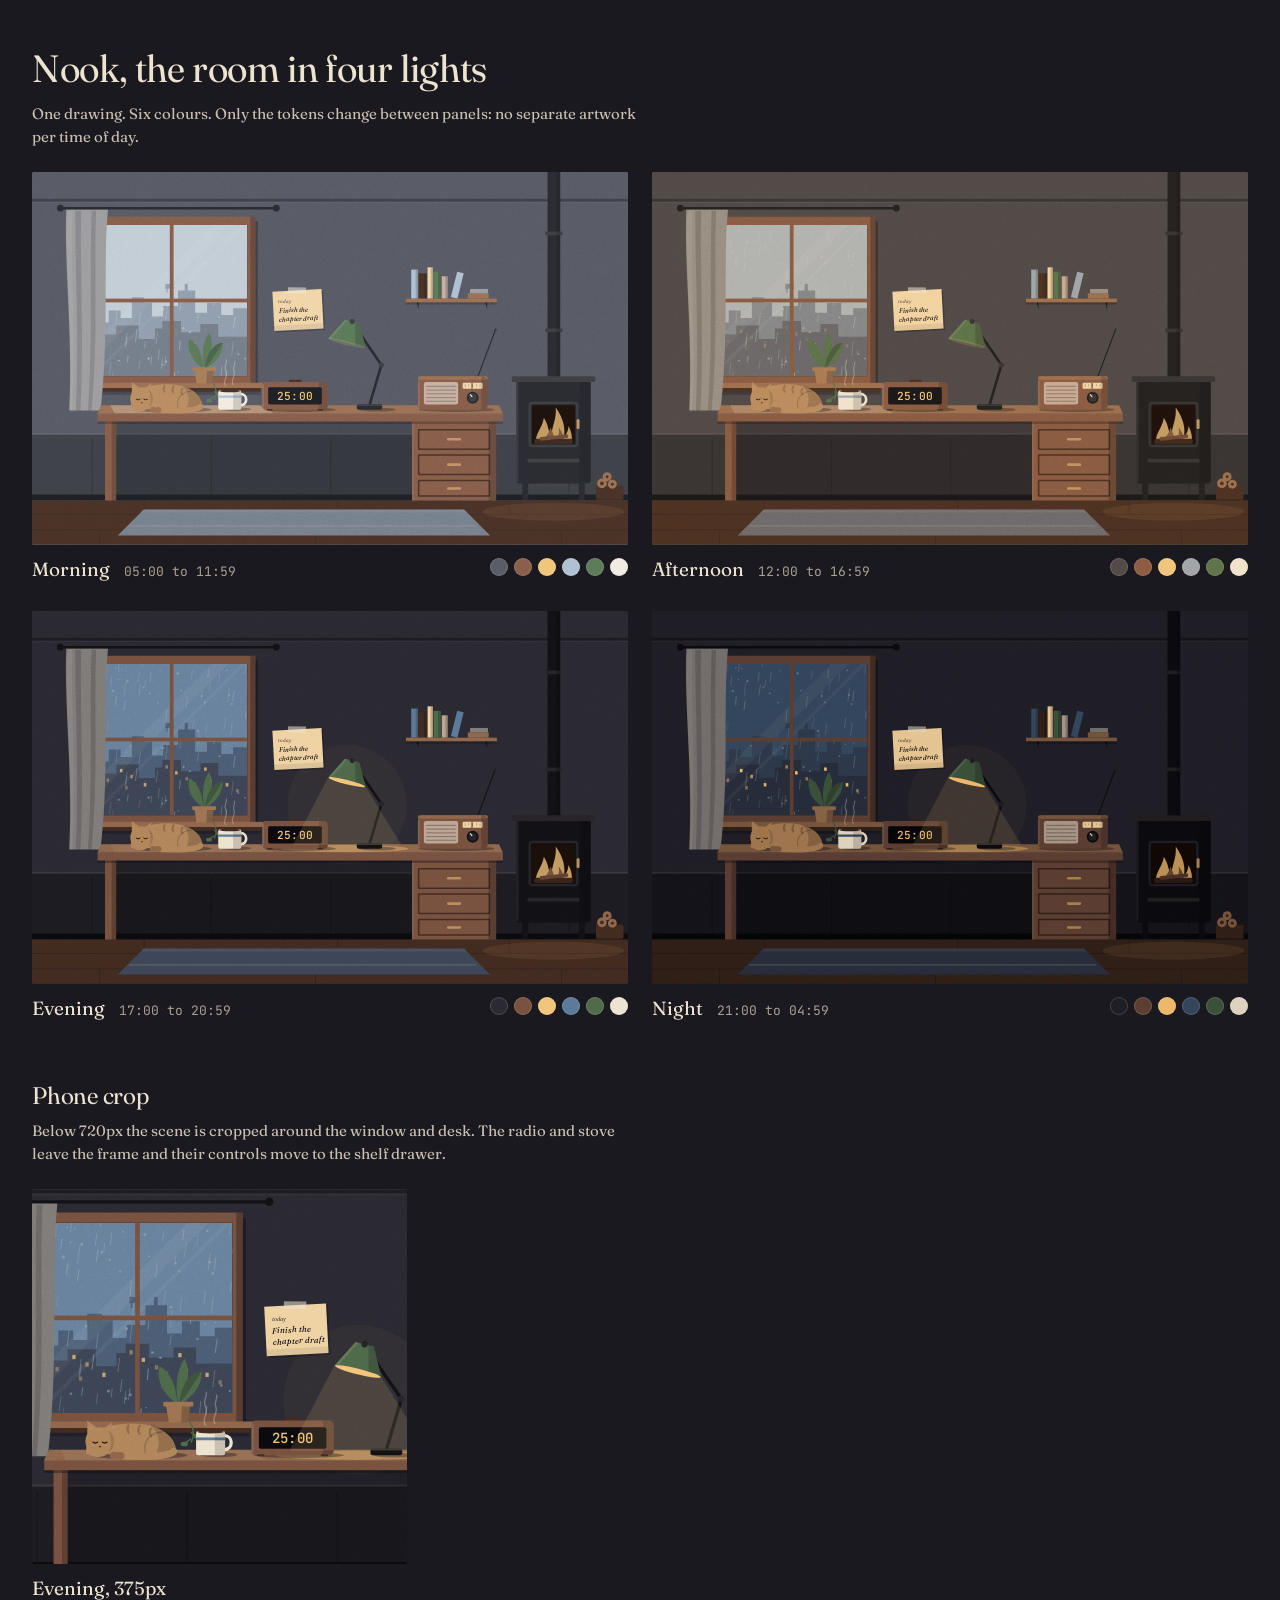
==== docs/room-preview.html @ d7f36d45 "Phase 1: design doc, tokens, fonts and room preview" ====
<!doctype html>
<html lang="en">
<head>
  <meta charset="utf-8">
  <meta name="viewport" content="width=device-width, initial-scale=1">
  <meta http-equiv="Content-Security-Policy" content="default-src 'self'; script-src 'self'; style-src 'self'; font-src 'self'; img-src 'self' data:; base-uri 'none'; form-action 'none'">
  <title>Nook room preview</title>
  <link rel="icon" href="data:,">
  <link rel="stylesheet" href="../css/tokens.css">
  <link rel="stylesheet" href="preview.css">
  <script type="module" src="preview.js"></script>
</head>
<body>
  <header class="intro">
    <h1>Nook, the room in four lights</h1>
    <p>One drawing. Six colours. Only the tokens change between panels: no separate artwork per time of day.</p>
  </header>

  <!-- Shared SVG definitions, referenced by every panel -->
  <svg class="defs" width="0" height="0" aria-hidden="true" focusable="false">
    <defs>
      <filter id="grain" x="0" y="0" width="100%" height="100%" color-interpolation-filters="sRGB">
        <feTurbulence type="fractalNoise" baseFrequency="0.9" numOctaves="2" seed="4" stitchTiles="stitch"/>
        <feColorMatrix type="saturate" values="0"/>
      </filter>
      <clipPath id="glass-clip"><rect x="172" y="142" width="406" height="406"/></clipPath>
      <clipPath id="firebox-clip"><rect x="1342" y="626" width="116" height="104" rx="6"/></clipPath>
    </defs>
  </svg>

  <main class="grid">
    <figure class="panel" data-time="morning">
      <div class="frame" data-scene></div>
      <figcaption><span class="when">Morning</span><span class="hours">05:00 to 11:59</span><span class="swatches"></span></figcaption>
    </figure>
    <figure class="panel" data-time="afternoon">
      <div class="frame" data-scene></div>
      <figcaption><span class="when">Afternoon</span><span class="hours">12:00 to 16:59</span><span class="swatches"></span></figcaption>
    </figure>
    <figure class="panel" data-time="evening">
      <div class="frame" data-scene></div>
      <figcaption><span class="when">Evening</span><span class="hours">17:00 to 20:59</span><span class="swatches"></span></figcaption>
    </figure>
    <figure class="panel" data-time="night">
      <div class="frame" data-scene></div>
      <figcaption><span class="when">Night</span><span class="hours">21:00 to 04:59</span><span class="swatches"></span></figcaption>
    </figure>
  </main>

  <section class="phone">
    <h2>Phone crop</h2>
    <p>Below 720px the scene is cropped around the window and desk. The radio and stove leave the frame and their controls move to the shelf drawer.</p>
    <figure class="panel panel--phone" data-time="evening">
      <div class="frame" data-scene data-viewbox="150 70 800 800"></div>
      <figcaption><span class="when">Evening, 375px</span></figcaption>
    </figure>
  </section>

  <template id="scene">
    <svg class="room" viewBox="0 0 1600 1000" preserveAspectRatio="xMidYMid slice" role="img" aria-label="A small room at dusk: a rainy window, a desk with a sleeping cat, a mug, a clock, a lamp and a radio, and a wood stove.">

      <!-- ===== Back wall ===== -->
      <g class="layer-wall">
        <rect class="f-wall" width="1600" height="1000"/>
        <rect class="f-wall-deep" y="72" width="1600" height="8"/>
        <rect class="f-wall-lit" y="80" width="1600" height="2"/>
        <rect class="f-wall-deep" y="700" width="1600" height="180"/>
        <rect class="f-wall-lit" y="700" width="1600" height="5"/>
        <g class="f-ink" opacity=".35">
          <rect x="160" y="716" width="3" height="150"/><rect x="480" y="716" width="3" height="150"/>
          <rect x="800" y="716" width="3" height="150"/><rect x="1120" y="716" width="3" height="150"/>
          <rect x="1440" y="716" width="3" height="150"/>
        </g>
      </g>

      <!-- ===== Lamp light on the wall: stepped, flat, no blur ===== -->
      <g class="lamp-halo" aria-hidden="true">
        <circle cx="846" cy="520" r="160"/>
      </g>

      <!-- ===== Window ===== -->
      <g id="window">
        <rect class="f-ink" x="160" y="132" width="446" height="446" opacity=".45"/>
        <g clip-path="url(#glass-clip)">
          <rect class="f-sky" x="172" y="142" width="406" height="406"/>
          <path class="f-city-far" d="M172 548V404h34v-32h32v20h30v-56h32v14h22v38h30v-28h40v-42h18v-18h8v18h20v60h32v-26h38v32h32v-18h38v182z"/>
          <g class="f-city-far"><rect x="358" y="300" width="22" height="14"/><rect x="361" y="314" width="3" height="10"/><rect x="374" y="314" width="3" height="10"/></g>
          <path class="f-city" d="M172 548V436h54v-24h60v36h44v-28h20v-20h50v30h52v-22h48v34h78v106z"/>
          <g class="city-lights f-lamp">
            <rect x="186" y="450" width="7" height="9"/><rect x="200" y="450" width="7" height="9" fill-opacity=".5"/>
            <rect x="236" y="424" width="7" height="9"/><rect x="264" y="440" width="7" height="9" fill-opacity=".7"/>
            <rect x="250" y="470" width="7" height="9" fill-opacity=".45"/><rect x="300" y="462" width="7" height="9"/>
            <rect x="358" y="414" width="7" height="9" fill-opacity=".6"/><rect x="384" y="430" width="7" height="9"/>
            <rect x="412" y="446" width="7" height="9" fill-opacity=".5"/><rect x="462" y="420" width="7" height="9"/>
            <rect x="476" y="452" width="7" height="9" fill-opacity=".7"/><rect x="520" y="462" width="7" height="9"/>
            <rect x="548" y="478" width="7" height="9" fill-opacity=".5"/><rect x="430" y="490" width="7" height="9" fill-opacity=".6"/>
          </g>
          <g class="rain">
            <g class="rain-tier" data-tier="1">
            <line class="streak" x1="363" y1="360" x2="359" y2="396" stroke-width="1.5" stroke-opacity="0.53"/>
            <line class="streak" x1="530" y1="208" x2="526" y2="242" stroke-width="1.5" stroke-opacity="0.6"/>
            <line class="streak" x1="504" y1="169" x2="502" y2="191" stroke-width="1.2" stroke-opacity="0.57"/>
            <line class="streak" x1="545" y1="390" x2="541" y2="419" stroke-width="1.5" stroke-opacity="0.74"/>
            <line class="streak" x1="447" y1="382" x2="444" y2="402" stroke-width="1.2" stroke-opacity="0.68"/>
            <line class="streak" x1="202" y1="145" x2="198" y2="180" stroke-width="1.8" stroke-opacity="0.36"/>
            <line class="streak" x1="368" y1="311" x2="364" y2="345" stroke-width="1.8" stroke-opacity="0.44"/>
            <line class="streak" x1="298" y1="132" x2="296" y2="150" stroke-width="1.8" stroke-opacity="0.46"/>
            <line class="streak" x1="589" y1="538" x2="585" y2="573" stroke-width="1.8" stroke-opacity="0.45"/>
            <line class="streak" x1="490" y1="340" x2="488" y2="357" stroke-width="1.8" stroke-opacity="0.66"/>
            <line class="streak" x1="342" y1="477" x2="339" y2="502" stroke-width="1.2" stroke-opacity="0.69"/>
            <line class="streak" x1="176" y1="216" x2="172" y2="252" stroke-width="1.5" stroke-opacity="0.5"/>
            <line class="streak" x1="469" y1="302" x2="466" y2="331" stroke-width="1.2" stroke-opacity="0.66"/>
            <line class="streak" x1="288" y1="166" x2="285" y2="189" stroke-width="1.5" stroke-opacity="0.65"/>
            <line class="streak" x1="225" y1="231" x2="223" y2="249" stroke-width="1.2" stroke-opacity="0.54"/>
            <line class="streak" x1="378" y1="410" x2="375" y2="430" stroke-width="1.8" stroke-opacity="0.43"/>
            <line class="streak" x1="479" y1="184" x2="475" y2="214" stroke-width="1.2" stroke-opacity="0.51"/>
            <line class="streak" x1="586" y1="130" x2="582" y2="165" stroke-width="1.8" stroke-opacity="0.47"/>
            <line class="streak" x1="542" y1="216" x2="539" y2="241" stroke-width="1.8" stroke-opacity="0.61"/>
            <line class="streak" x1="218" y1="536" x2="215" y2="556" stroke-width="1.5" stroke-opacity="0.35"/>
            <line class="streak" x1="429" y1="470" x2="426" y2="495" stroke-width="1.2" stroke-opacity="0.39"/>
            <line class="streak" x1="417" y1="230" x2="414" y2="259" stroke-width="1.5" stroke-opacity="0.6"/>
            </g>
            <g class="rain-tier" data-tier="2">
            <line class="streak" x1="229" y1="371" x2="225" y2="405" stroke-width="1.2" stroke-opacity="0.7"/>
            <line class="streak" x1="252" y1="193" x2="247" y2="229" stroke-width="1.8" stroke-opacity="0.45"/>
            <line class="streak" x1="255" y1="433" x2="250" y2="470" stroke-width="1.2" stroke-opacity="0.62"/>
            <line class="streak" x1="337" y1="328" x2="335" y2="346" stroke-width="1.2" stroke-opacity="0.39"/>
            <line class="streak" x1="192" y1="525" x2="189" y2="546" stroke-width="1.8" stroke-opacity="0.51"/>
            <line class="streak" x1="350" y1="501" x2="347" y2="528" stroke-width="1.8" stroke-opacity="0.42"/>
            <line class="streak" x1="474" y1="158" x2="472" y2="179" stroke-width="1.8" stroke-opacity="0.61"/>
            <line class="streak" x1="431" y1="160" x2="428" y2="181" stroke-width="1.2" stroke-opacity="0.65"/>
            <line class="streak" x1="205" y1="299" x2="202" y2="320" stroke-width="1.2" stroke-opacity="0.42"/>
            <line class="streak" x1="329" y1="365" x2="326" y2="383" stroke-width="1.5" stroke-opacity="0.41"/>
            <line class="streak" x1="362" y1="266" x2="359" y2="298" stroke-width="1.8" stroke-opacity="0.58"/>
            <line class="streak" x1="234" y1="144" x2="232" y2="161" stroke-width="1.5" stroke-opacity="0.63"/>
            <line class="streak" x1="575" y1="139" x2="571" y2="169" stroke-width="1.5" stroke-opacity="0.38"/>
            <line class="streak" x1="305" y1="186" x2="303" y2="204" stroke-width="1.5" stroke-opacity="0.57"/>
            <line class="streak" x1="481" y1="499" x2="477" y2="531" stroke-width="1.8" stroke-opacity="0.4"/>
            <line class="streak" x1="575" y1="270" x2="573" y2="288" stroke-width="1.5" stroke-opacity="0.71"/>
            <line class="streak" x1="537" y1="301" x2="533" y2="334" stroke-width="1.5" stroke-opacity="0.58"/>
            <line class="streak" x1="435" y1="287" x2="431" y2="316" stroke-width="1.8" stroke-opacity="0.38"/>
            <line class="streak" x1="214" y1="177" x2="211" y2="199" stroke-width="1.5" stroke-opacity="0.64"/>
            <line class="streak" x1="337" y1="431" x2="333" y2="460" stroke-width="1.5" stroke-opacity="0.54"/>
            <line class="streak" x1="400" y1="343" x2="397" y2="370" stroke-width="1.5" stroke-opacity="0.59"/>
            <line class="streak" x1="375" y1="224" x2="371" y2="256" stroke-width="1.5" stroke-opacity="0.66"/>
            </g>
            <g class="rain-tier" data-tier="3">
            <line class="streak" x1="449" y1="329" x2="445" y2="365" stroke-width="1.5" stroke-opacity="0.47"/>
            <line class="streak" x1="457" y1="213" x2="454" y2="233" stroke-width="1.5" stroke-opacity="0.61"/>
            <line class="streak" x1="359" y1="496" x2="356" y2="519" stroke-width="1.8" stroke-opacity="0.45"/>
            <line class="streak" x1="439" y1="460" x2="435" y2="492" stroke-width="1.2" stroke-opacity="0.7"/>
            <line class="streak" x1="335" y1="369" x2="332" y2="392" stroke-width="1.2" stroke-opacity="0.4"/>
            <line class="streak" x1="321" y1="497" x2="319" y2="514" stroke-width="1.2" stroke-opacity="0.73"/>
            <line class="streak" x1="291" y1="199" x2="287" y2="225" stroke-width="1.5" stroke-opacity="0.72"/>
            <line class="streak" x1="520" y1="287" x2="517" y2="314" stroke-width="1.8" stroke-opacity="0.48"/>
            <line class="streak" x1="523" y1="533" x2="520" y2="559" stroke-width="1.2" stroke-opacity="0.68"/>
            <line class="streak" x1="291" y1="379" x2="287" y2="410" stroke-width="1.5" stroke-opacity="0.58"/>
            <line class="streak" x1="304" y1="455" x2="302" y2="471" stroke-width="1.2" stroke-opacity="0.51"/>
            <line class="streak" x1="255" y1="445" x2="252" y2="467" stroke-width="1.2" stroke-opacity="0.67"/>
            <line class="streak" x1="583" y1="177" x2="581" y2="196" stroke-width="1.8" stroke-opacity="0.61"/>
            <line class="streak" x1="510" y1="523" x2="507" y2="554" stroke-width="1.2" stroke-opacity="0.68"/>
            <line class="streak" x1="282" y1="423" x2="278" y2="455" stroke-width="1.8" stroke-opacity="0.64"/>
            <line class="streak" x1="250" y1="242" x2="247" y2="265" stroke-width="1.8" stroke-opacity="0.73"/>
            <line class="streak" x1="383" y1="539" x2="381" y2="558" stroke-width="1.8" stroke-opacity="0.71"/>
            <line class="streak" x1="212" y1="512" x2="208" y2="544" stroke-width="1.2" stroke-opacity="0.53"/>
            <line class="streak" x1="258" y1="494" x2="256" y2="510" stroke-width="1.8" stroke-opacity="0.58"/>
            <line class="streak" x1="540" y1="457" x2="536" y2="493" stroke-width="1.5" stroke-opacity="0.48"/>
            <line class="streak" x1="583" y1="171" x2="578" y2="206" stroke-width="1.8" stroke-opacity="0.72"/>
            <line class="streak" x1="227" y1="229" x2="224" y2="254" stroke-width="1.2" stroke-opacity="0.74"/>
            <line class="streak" x1="398" y1="454" x2="396" y2="477" stroke-width="1.8" stroke-opacity="0.69"/>
            <line class="streak" x1="320" y1="164" x2="317" y2="190" stroke-width="1.8" stroke-opacity="0.52"/>
            <line class="streak" x1="290" y1="507" x2="287" y2="528" stroke-width="1.2" stroke-opacity="0.52"/>
            <line class="streak" x1="191" y1="349" x2="187" y2="380" stroke-width="1.2" stroke-opacity="0.54"/>
            </g>
            <g class="drops">
            <circle cx="572" cy="501" r="2.4"/>
            <circle cx="446" cy="322" r="3.2"/>
            <circle cx="407" cy="419" r="2.9"/>
            <circle cx="352" cy="368" r="3.1"/>
            <circle cx="400" cy="214" r="2.4"/>
            <circle cx="536" cy="250" r="2.7"/>
            <circle cx="554" cy="489" r="2.6"/>
            <circle cx="299" cy="205" r="2.5"/>
            <circle cx="287" cy="344" r="2.2"/>
            <circle cx="225" cy="152" r="2.2"/>
            <circle cx="391" cy="167" r="3.2"/>
            <circle cx="393" cy="536" r="1.6"/>
            <circle cx="217" cy="215" r="3.3"/>
            <circle cx="360" cy="509" r="3.0"/>
            <circle cx="338" cy="246" r="2.4"/>
            <circle cx="313" cy="501" r="3.3"/>
            <circle cx="541" cy="355" r="1.6"/>
            <circle cx="344" cy="161" r="1.9"/>
            <circle cx="455" cy="531" r="1.5"/>
            <circle cx="241" cy="155" r="2.0"/>
            <circle cx="464" cy="245" r="2.4"/>
            <circle cx="376" cy="377" r="3.1"/>
            <circle cx="424" cy="430" r="2.8"/>
            <circle cx="524" cy="159" r="2.7"/>
            <circle cx="503" cy="390" r="2.5"/>
            <circle cx="519" cy="358" r="1.8"/>
            <circle cx="265" cy="362" r="2.6"/>
            <circle cx="233" cy="507" r="2.7"/>
            <circle cx="316" cy="221" r="2.6"/>
            <circle cx="529" cy="226" r="3.0"/>
            <circle cx="256" cy="188" r="3.2"/>
            <circle cx="232" cy="184" r="2.2"/>
            <circle cx="350" cy="517" r="2.5"/>
            <circle cx="456" cy="228" r="2.7"/>
            </g>
          </g>
          <path class="f-paper glass-sheen" d="M172 452 482 142h46L172 498zM172 532 562 142h12L172 544z"/>
        </g>
        <path class="f-wood" fill-rule="evenodd" d="M150 120h450v450H150zM172 142v406h406V142z"/>
        <rect class="f-wood" x="370" y="142" width="10" height="406"/>
        <rect class="f-wood" x="172" y="340" width="406" height="10"/>
        <rect class="f-paper" x="150" y="120" width="5" height="450" opacity=".12"/>
        <rect class="f-ink" x="586" y="120" width="14" height="450" opacity=".3"/>
        <rect class="f-wood-lit" x="128" y="566" width="494" height="14"/>
        <rect class="f-wood-dark" x="136" y="580" width="478" height="10"/>
        <rect class="f-ink" x="136" y="590" width="478" height="8" opacity=".3"/>
      </g>

      <!-- ===== Curtain and rod (left, nearest the light) ===== -->
      <g class="layer-curtain" aria-hidden="true">
        <path class="f-curtain" d="M92 100h112c-14 150 4 330-20 540H100c10-210-14-380-8-540z"/>
        <path class="f-ink" opacity=".16" d="M132 104c-4 160 8 330-2 536h-12c8-210-2-380-2-536zM172 104c-6 170 6 330-12 536h-10c14-200 4-370 10-536z"/>
        <path class="f-paper" opacity=".08" d="M96 104h12c-4 160 10 330 0 536h-8c10-210-14-380-4-536z"/>
        <rect class="f-iron" x="76" y="94" width="580" height="7" rx="3"/>
        <circle class="f-iron" cx="76" cy="97" r="9"/><circle class="f-iron" cx="656" cy="97" r="9"/>
      </g>

      <!-- ===== Plant on the sill ===== -->
      <g id="plant" aria-hidden="true" transform="translate(-70 0)">
        <path class="f-plant" d="M530 528c-30-20-46-52-38-80 22 10 36 40 38 80zM534 528c4-40 22-66 48-70 2 30-20 58-48 70zM532 528c-8-44 0-80 14-96 14 28 6 66-14 96z"/>
        <path class="f-ink" opacity=".22" d="M534 528c4-40 22-66 48-70-14 22-28 46-48 70z"/>
        <path class="f-plant" d="M556 566c10 14 10 30 4 44M560 590l12 6M558 604l-12 8" stroke-width="3" fill="none" stroke-linecap="round"/>
        <ellipse class="f-plant" cx="574" cy="598" rx="9" ry="6"/><ellipse class="f-plant" cx="545" cy="614" rx="8" ry="5"/>
        <path class="f-pot" d="M506 532h52l-6 36h-40z"/>
        <rect class="f-pot" x="500" y="524" width="64" height="10" rx="2"/>
        <path class="f-ink" opacity=".22" d="M540 534h18l-6 34h-14z"/>
      </g>

      <!-- ===== Sticky note: the one task ===== -->
      <g id="note" transform="rotate(-3 707 370)">
        <rect class="f-ink" x="652" y="322" width="132" height="106" opacity=".3"/>
        <rect class="f-note" x="648" y="318" width="132" height="106"/>
        <path class="f-ink" opacity=".08" d="M648 410h132v14H648z"/>
        <rect class="f-paper" x="690" y="310" width="48" height="16" opacity=".55" transform="rotate(4 714 318)"/>
        <text class="note-label" x="662" y="350">today</text>
        <text class="note-text" x="662" y="376">Finish the</text>
        <text class="note-text" x="662" y="400">chapter draft</text>
      </g>

      <!-- ===== Wall shelf with books ===== -->
      <g id="shelf" aria-hidden="true">
        <path class="f-iron" d="M1030 340h8v30zM1214 340h8v30z"/>
        <rect class="f-rain" x="1018" y="262" width="18" height="78"/>
        <rect class="f-wood-dark" x="1038" y="272" width="22" height="68"/>
        <rect class="f-note" x="1062" y="256" width="14" height="84"/>
        <rect class="f-plant" x="1078" y="268" width="20" height="72"/>
        <rect class="f-grille" x="1100" y="280" width="16" height="60"/>
        <rect class="f-rain" x="1124" y="270" width="18" height="70" transform="rotate(14 1142 340)"/>
        <rect class="f-wood-lit" x="1170" y="326" width="56" height="14"/>
        <rect class="f-curtain" x="1176" y="314" width="48" height="12"/>
        <g class="f-ink" opacity=".22"><rect x="1030" y="262" width="6" height="78"/><rect x="1052" y="272" width="8" height="68"/><rect x="1070" y="256" width="6" height="84"/><rect x="1090" y="268" width="8" height="72"/><rect x="1110" y="280" width="6" height="60"/></g>
        <rect class="f-wood-lit" x="1004" y="340" width="244" height="10"/>
        <rect class="f-ink" x="1004" y="350" width="244" height="6" opacity=".3"/>
      </g>

      <!-- ===== Floor and rug ===== -->
      <g class="layer-floor" aria-hidden="true">
        <rect class="f-ink" y="866" width="1600" height="16"/>
        <rect class="f-wood-dark" y="882" width="1600" height="118"/>
        <g class="f-ink" opacity=".3"><rect y="918" width="1600" height="2"/><rect y="960" width="1600" height="2"/><rect x="300" y="882" width="2" height="36"/><rect x="820" y="882" width="2" height="36"/><rect x="1280" y="882" width="2" height="36"/><rect x="560" y="920" width="2" height="40"/><rect x="1040" y="920" width="2" height="40"/><rect x="180" y="962" width="2" height="38"/><rect x="760" y="962" width="2" height="38"/><rect x="1420" y="962" width="2" height="38"/></g>
        <path class="f-rug" d="M300 906h860l70 70H230z"/>
        <path class="f-paper" opacity=".07" d="M300 906h860l8 8H292z"/>
        <path class="f-curtain" opacity=".5" d="M262 948h928l4 4H258z"/>
      </g>

      <!-- ===== Wood stove: crackle ===== -->
      <g id="stove">
        <ellipse class="fire-floor" cx="1400" cy="912" rx="190" ry="24"/>
        <rect class="f-iron" x="1384" y="0" width="34" height="552"/>
        <rect class="f-iron-lit" x="1378" y="160" width="46" height="10" rx="2"/>
        <rect class="f-iron-lit" x="1378" y="420" width="46" height="10" rx="2"/>
        <rect class="f-ink" x="1408" y="0" width="10" height="552" opacity=".35"/>
        <rect class="f-iron" x="1316" y="830" width="16" height="50"/><rect class="f-iron" x="1468" y="830" width="16" height="50"/>
        <rect class="f-iron" x="1300" y="560" width="200" height="276" rx="8"/>
        <rect class="f-iron-lit" x="1288" y="548" width="224" height="16" rx="3"/>
        <rect class="f-paper" x="1300" y="564" width="6" height="268" opacity=".08"/>
        <rect class="f-ink" x="1470" y="564" width="30" height="268" opacity=".3"/>
        <rect class="f-ember" x="1342" y="626" width="116" height="104" rx="6"/>
        <g clip-path="url(#firebox-clip)" class="fire">
          <path class="f-lamp" d="M1352 730c0-34 18-40 22-70 14 22 10 34 20 46 4-30 14-42 12-74 22 30 26 58 22 78 8-6 12-18 12-28 10 18 12 36 6 48z"/>
          <path class="f-wood-lit" d="M1374 730c2-20 14-26 18-44 8 16 8 26 16 34 6-12 8-20 6-34 14 18 16 32 12 44z"/>
          <rect class="f-wood-dark" x="1348" y="716" width="104" height="14" rx="6"/>
          <rect class="f-wood" x="1362" y="708" width="78" height="10" rx="5" transform="rotate(-6 1400 713)"/>
        </g>
        <rect class="f-iron-lit" x="1336" y="620" width="128" height="116" rx="8" fill="none" stroke-width="6"/>
        <rect class="f-brass" x="1462" y="664" width="8" height="26" rx="3"/>
        <rect class="f-iron-lit" x="1330" y="770" width="140" height="10" rx="3"/>
        <g aria-hidden="true">
          <rect class="f-wood-dark" x="1514" y="842" width="74" height="38" rx="4"/>
          <circle class="f-wood-lit" cx="1530" cy="836" r="13"/><circle class="f-wood-lit" cx="1558" cy="838" r="12"/><circle class="f-wood-lit" cx="1544" cy="818" r="12"/>
          <circle class="f-wood-dark" cx="1530" cy="836" r="5"/><circle class="f-wood-dark" cx="1558" cy="838" r="4"/><circle class="f-wood-dark" cx="1544" cy="818" r="4"/>
        </g>
      </g>

      <!-- ===== Desk ===== -->
      <g id="desk" aria-hidden="true">
        <rect class="f-ink" x="226" y="670" width="794" height="212" opacity=".3"/>
        <rect class="f-wood" x="196" y="668" width="30" height="214"/>
        <rect class="f-ink" x="214" y="668" width="12" height="214" opacity=".25"/>
        <rect class="f-wood" x="1020" y="668" width="226" height="214"/>
        <rect class="f-paper" x="1020" y="668" width="5" height="214" opacity=".08"/>
        <g class="f-wood-dark"><rect x="1036" y="690" width="194" height="56" rx="3"/><rect x="1036" y="758" width="194" height="56" rx="3"/><rect x="1036" y="826" width="194" height="46" rx="3"/></g>
        <g class="f-wood"><rect x="1040" y="694" width="186" height="48" rx="2"/><rect x="1040" y="762" width="186" height="48" rx="2"/><rect x="1040" y="830" width="186" height="38" rx="2"/></g>
        <g class="f-brass"><rect x="1114" y="714" width="38" height="7" rx="3"/><rect x="1114" y="782" width="38" height="7" rx="3"/><rect x="1114" y="846" width="38" height="7" rx="3"/></g>
        <rect class="f-ink" x="1226" y="668" width="20" height="214" opacity=".28"/>
        <path class="f-wood-lit" d="M186 626h1068l10 22H176z"/>
        <path class="daylight" d="M210 626h400l40 22H222z"/>
        <ellipse class="lamp-pool" cx="840" cy="638" rx="170" ry="10"/>
        <rect class="f-wood" x="176" y="648" width="1088" height="22"/>
        <rect class="f-ink" x="176" y="670" width="1088" height="6" opacity=".35"/>
        <rect class="f-paper" x="176" y="648" width="1088" height="2" opacity=".1"/>
      </g>

      <!-- ===== Cat, asleep ===== -->
      <g id="cat" class="cat" data-state="asleep">
        <ellipse class="f-ink" cx="378" cy="638" rx="104" ry="8" opacity=".35"/>
        <g class="cat-body">
          <path class="f-fur" d="M266 636c-6-40 34-66 96-66 62 0 98 28 96 66z"/>
          <path class="f-ink" opacity=".18" d="M404 574c38 8 56 32 54 62h-44c12-24 6-46-10-62z"/>
          <path class="f-wood" fill="none" stroke-width="5" stroke-linecap="round" opacity=".55" d="M356 574c-3 6-3 11 0 16M380 575c-4 6-4 12-1 17M404 581c-4 6-4 11 0 16"/>
          <path class="f-paper" opacity=".12" d="M272 626c2-26 26-46 62-52-26 12-46 30-52 52z"/>
          <path class="f-ink" fill="none" stroke-width="3" stroke-linecap="round" opacity=".2" d="M392 634c-6-26 10-44 36-46"/>
        </g>
        <path class="f-fur" fill="none" stroke-width="15" stroke-linecap="round" d="M452 630c-4 10-60 14-128 8"/>
        <path class="f-wood" fill="none" stroke-width="15" stroke-linecap="round" opacity=".6" d="M340 639c-6 0-12 0-16-1"/>
        <g class="cat-head">
          <path class="f-fur" d="M268 598l0-34 24 18zM298 584l22-16 0 30z"/>
          <path class="f-brass" opacity=".7" d="M273 590l0-16 11 9zM304 586l10-8 0 13z"/>
          <circle class="f-fur" cx="294" cy="608" r="30"/>
          <path class="f-ink" opacity=".14" d="M312 584a30 30 0 0 1 2 48c6-15 6-33-2-48z"/>
          <path class="f-ink" fill="none" stroke-width="2.4" stroke-linecap="round" d="M280 610q5 4 10 0M300 610q5 4 10 0"/>
          <path class="f-wood-dark" d="M292 618h6l-3 4z"/>
          <ellipse class="f-fur" cx="290" cy="636" rx="18" ry="6"/>
        </g>
      </g>

      <!-- ===== Mug: café ===== -->
      <g id="mug">
        <g class="steam" fill="none" stroke-width="3" stroke-linecap="round">
          <path d="M520 574c-10-14 8-24 0-40-6-12 4-20 2-30"/>
          <path d="M540 570c-8-12 8-22 2-36-4-10 4-16 2-24"/>
        </g>
        <ellipse class="f-ink" cx="548" cy="637" rx="40" ry="5" opacity=".35"/>
        <path class="f-paper" fill="none" stroke-width="7" d="M560 596c20 0 20 30 0 30"/>
        <rect class="f-paper" x="500" y="586" width="62" height="52" rx="5"/>
        <rect class="f-rain" x="500" y="600" width="62" height="6"/>
        <path class="f-ink" opacity=".16" d="M540 586h17a5 5 0 0 1 5 5v42a5 5 0 0 1-5 5h-17z"/>
        <ellipse class="f-wood-dark" cx="531" cy="588" rx="28" ry="3.5"/>
      </g>

      <!-- ===== Desk clock: the timer ===== -->
      <g id="clock">
        <ellipse class="f-ink" cx="720" cy="638" rx="96" ry="6" opacity=".35"/>
        <rect class="f-wood-dark" x="690" y="558" width="34" height="8" rx="3"/>
        <rect class="f-wood" x="618" y="564" width="176" height="74" rx="10"/>
        <rect class="f-paper" x="618" y="570" width="5" height="62" opacity=".12"/>
        <path class="f-ink" opacity=".2" d="M770 564h14a10 10 0 0 1 10 10v54a10 10 0 0 1-10 10h-14z"/>
        <rect class="f-ink" x="634" y="578" width="144" height="46" rx="4"/>
        <text class="clock-digits" x="706" y="612" text-anchor="middle">25:00</text>
        <g class="f-wood-dark"><rect x="630" y="636" width="16" height="4" rx="2"/><rect x="766" y="636" width="16" height="4" rx="2"/></g>
      </g>

      <!-- ===== Desk lamp ===== -->
      <g id="lamp">
        <ellipse class="f-ink" cx="928" cy="638" rx="48" ry="5" opacity=".35"/>
        <path class="f-iron" fill="none" stroke-width="7" stroke-linecap="round" stroke-linejoin="round" d="M906 626l32-108-78-114"/>
        <circle class="f-iron-lit" cx="938" cy="518" r="7"/>
        <rect class="f-iron" x="872" y="624" width="68" height="14" rx="5"/>
        <rect class="f-iron-lit" x="872" y="624" width="68" height="4" rx="2"/>
        <g transform="translate(850 440) rotate(14)">
          <path class="f-plant" d="M-20-40h40l32 60h-104z"/>
          <path class="f-ink" opacity=".2" d="M8-40h12l32 60h-28z"/>
          <path class="f-paper" opacity=".12" d="M-20-40h6l-30 60h-8z"/>
          <ellipse class="bulb" cx="0" cy="20" rx="50" ry="6"/>
          <circle class="f-iron-lit" cx="0" cy="-40" r="7"/>
        </g>
      </g>

      <!-- ===== Radio: music ===== -->
      <g id="radio">
        <ellipse class="f-ink" cx="1140" cy="638" rx="102" ry="6" opacity=".35"/>
        <path class="f-iron" fill="none" stroke-width="3" stroke-linecap="round" d="M1196 552l48-128"/>
        <circle class="f-iron-lit" cx="1244" cy="424" r="4"/>
        <rect class="f-wood" x="1036" y="548" width="188" height="90" rx="14"/>
        <rect class="f-wood-lit" x="1036" y="548" width="188" height="10" rx="5"/>
        <rect class="f-paper" x="1036" y="560" width="5" height="70" opacity=".1"/>
        <rect class="f-grille" x="1052" y="564" width="92" height="60" rx="6"/>
        <g class="f-ink" opacity=".3"><rect x="1058" y="574" width="80" height="3"/><rect x="1058" y="584" width="80" height="3"/><rect x="1058" y="594" width="80" height="3"/><rect x="1058" y="604" width="80" height="3"/><rect x="1058" y="614" width="80" height="3"/></g>
        <rect class="f-note" x="1156" y="566" width="54" height="16" rx="3"/>
        <g class="f-ink" opacity=".45"><rect x="1162" y="570" width="1.5" height="7"/><rect x="1172" y="570" width="1.5" height="5"/><rect x="1182" y="570" width="1.5" height="7"/><rect x="1192" y="570" width="1.5" height="5"/><rect x="1202" y="570" width="1.5" height="7"/></g>
        <rect class="f-wood-dark" x="1180" y="566" width="2.5" height="16"/>
        <circle class="f-iron" cx="1183" cy="606" r="16"/>
        <circle class="f-iron-lit" cx="1183" cy="606" r="11"/>
        <rect class="f-paper" x="1182" y="594" width="3" height="10" rx="1.5" transform="rotate(-40 1183 606)"/>
        <path class="f-ink" opacity=".2" d="M1206 548h4a14 14 0 0 1 14 14v62a14 14 0 0 1-14 14h-4z"/>
      </g>

      <!-- ===== Lamp light cone, over the desk ===== -->
      <path class="lamp-cone" aria-hidden="true" d="M795 447l101 25 96 156H700z"/>

      <!-- ===== Grain over everything ===== -->
      <rect class="grain" width="1600" height="1000" filter="url(#grain)" aria-hidden="true"/>
    </svg>
  </template>
</body>
</html>
---- css/tokens.css ----
/* ==========================================================================
   Nook — design tokens
   One mood: a rainy evening in an old apartment.
   Six base colours. Every time of day re-tunes the same six; the artwork
   never changes, only these values. Everything else is derived from them.
   ========================================================================== */

@font-face {
  font-family: "Fraunces";
  src: url("../fonts/fraunces-var.woff2") format("woff2");
  font-weight: 100 900;
  font-style: normal;
  font-display: swap;
}

@font-face {
  font-family: "Fraunces";
  src: url("../fonts/fraunces-var-italic.woff2") format("woff2");
  font-weight: 100 900;
  font-style: italic;
  font-display: swap;
}

@font-face {
  font-family: "JetBrains Mono";
  src: url("../fonts/jetbrains-mono-var.woff2") format("woff2");
  font-weight: 100 800;
  font-style: normal;
  font-display: swap;
}

/* --- Base palette: evening is the reference state ------------------------ */
:root,
[data-time="evening"] {
  --wall: #2b2a33;
  --wood: #7a5240;
  --lamp: #f2c57c;
  --rain: #5c7a99;
  --plant: #4f6b4a;
  --paper: #ede3d1;

  /* light levels (0–1), used as opacities in the scene */
  --daylight: 0.12;   /* light coming through the window */
  --lamp-on: 1;       /* desk lamp */
  --city-lights: 0.75;/* lit windows across the street */
  --sky-lift: 10%;    /* how much paper is mixed into the sky */
  --fire: 0.7;        /* stove glow; in the app this follows crackle volume */
}

[data-time="morning"] {
  --wall: #5a5d68;
  --wood: #8a604c;
  --lamp: #f2c57c;
  --rain: #afc2d3;
  --plant: #5c7c5a;
  --paper: #f1ebe0;

  --daylight: 0.55;
  --lamp-on: 0;
  --city-lights: 0.08;
  --sky-lift: 30%;
}

[data-time="afternoon"] {
  --wall: #534b48;
  --wood: #8c5d43;
  --lamp: #f2c57c;
  --rain: #a2a6a8;
  --plant: #5f7449;
  --paper: #f1e3cb;

  --daylight: 0.4;
  --lamp-on: 0;
  --city-lights: 0.2;
  --sky-lift: 22%;
}

[data-time="night"] {
  --wall: #1f1e26;
  --wood: #5b3d31;
  --lamp: #edb869;
  --rain: #33465c;
  --plant: #3b5038;
  --paper: #ddd2bf;

  --daylight: 0;
  --lamp-on: 1;
  --city-lights: 1;
  --sky-lift: 0%;
}

/* --- Derived tones ------------------------------------------------------
   Declared on every element that can change the base palette, so the
   mixes are recomputed there instead of being inherited pre-mixed.      */
:root,
[data-time] {
  --ink:        color-mix(in oklab, var(--wall), black 48%);
  --wall-deep:  color-mix(in oklab, var(--wall), black 20%);
  --wall-lit:   color-mix(in oklab, var(--wall), var(--paper) 9%);
  --iron:       color-mix(in oklab, var(--wall), black 38%);
  --iron-lit:   color-mix(in oklab, var(--iron), var(--paper) 12%);
  --wood-dark:  color-mix(in oklab, var(--wood), black 34%);
  --wood-lit:   color-mix(in oklab, var(--wood), var(--lamp) 20%);
  --brass:      color-mix(in oklab, var(--lamp), var(--wood) 45%);
  --fur:        color-mix(in oklab, var(--wood), var(--lamp) 48%);
  --note:       color-mix(in oklab, var(--lamp), var(--paper) 45%);
  --curtain:    color-mix(in oklab, var(--paper), var(--wall) 52%);
  --rug:        color-mix(in oklab, var(--rain), var(--wall) 62%);
  --grille:     color-mix(in oklab, var(--paper), var(--wood) 40%);
  --pot:        color-mix(in oklab, var(--wood), var(--lamp) 32%);
  --sky:        color-mix(in oklab, var(--rain), var(--paper) var(--sky-lift));
  --city-far:   color-mix(in oklab, var(--rain), var(--wall) 32%);
  --city:       color-mix(in oklab, var(--rain), var(--wall) 64%);
  --streak:     color-mix(in oklab, var(--rain), var(--paper) 50%);
  --ember:      color-mix(in oklab, var(--wood), black 62%);

  /* UI text and focus — checked for WCAG AA against --wall (see DESIGN.md) */
  --text:       var(--paper);
  --text-muted: color-mix(in oklab, var(--paper), var(--wall) 12%); /* ≥ 4.67:1 in every light */
  --focus:      var(--lamp);
}

/* --- Type ---------------------------------------------------------------- */
:root {
  --font-serif: "Fraunces", Georgia, "Times New Roman", serif;
  --font-mono: "JetBrains Mono", ui-monospace, "SF Mono", Menlo, monospace;

  --step--1: 0.8125rem;  /* 13px  labels under objects        */
  --step-0:  0.9375rem;  /* 15px  hint, settings body          */
  --step-1:  1.1875rem;  /* 19px  sticky note, popover titles  */
  --step-2:  1.5rem;     /* 24px  one-line status sentences    */
  --step-3:  2.375rem;   /* 38px  phone timer readout          */

  /* --- Motion ---------------------------------------------------------- */
  --ease-out: cubic-bezier(0.22, 1, 0.36, 1); /* settles, never overshoots */
  --ease-soft: cubic-bezier(0.45, 0, 0.55, 1);/* breathing, steam          */
  --dur-quick: 300ms;  /* labels, focus, slider thumbs   */
  --dur-calm: 500ms;   /* drawers, popovers, object state */
  --dur-slow: 800ms;   /* lamp warming, lighting changes  */
}
---- docs/preview.css ----
/* Preview-only page chrome. Scene styling below is what Phase 2 lifts into css/room.css. */

*, *::before, *::after { box-sizing: border-box; }

html { background: #1a1920; }

body {
  margin: 0;
  padding: 40px 32px 64px;
  background: #1a1920;
  color: #ede3d1;
  font-family: var(--font-serif);
  font-optical-sizing: auto;
  font-size: var(--step-0);
  line-height: 1.5;
}

.intro, .grid, .phone { max-width: 1376px; margin-inline: auto; }

h1, h2 {
  font-weight: 400;
  font-variation-settings: "opsz" 72;
  letter-spacing: -0.01em;
  margin: 0 0 6px;
}
h1 { font-size: var(--step-3); }
h2 { font-size: var(--step-2); margin-top: 56px; }
p  { margin: 0 0 24px; color: #c9c0b1; max-width: 62ch; }

.grid {
  display: grid;
  grid-template-columns: repeat(2, minmax(0, 1fr));
  gap: 28px 24px;
}

.panel { margin: 0; }

.frame {
  aspect-ratio: 16 / 10;
  overflow: hidden;
  border-radius: 2px;
  background: var(--wall);
}

.panel--phone { max-width: 375px; }
.panel--phone .frame { aspect-ratio: 1; }

figcaption {
  display: flex;
  flex-wrap: wrap;
  align-items: baseline;
  gap: 4px 14px;
  padding-top: 10px;
}
.when  { font-size: var(--step-1); }
.hours { font-family: var(--font-mono); font-size: var(--step--1); color: #a9a092; }

.swatches { display: flex; gap: 6px; margin-left: auto; }
.swatch {
  width: 18px; height: 18px; border-radius: 50%;
  box-shadow: inset 0 0 0 1px rgb(237 227 209 / 0.18);
}
.swatch[data-token="wall"]  { background: var(--wall); }
.swatch[data-token="wood"]  { background: var(--wood); }
.swatch[data-token="lamp"]  { background: var(--lamp); }
.swatch[data-token="rain"]  { background: var(--rain); }
.swatch[data-token="plant"] { background: var(--plant); }
.swatch[data-token="paper"] { background: var(--paper); }

.defs { position: absolute; width: 0; height: 0; overflow: hidden; }

@media (max-width: 720px) {
  body { padding: 24px 16px 48px; }
  .grid { grid-template-columns: minmax(0, 1fr); }
  h1 { font-size: 1.75rem; }
  .panel--phone { max-width: none; }
}

/* =====================  Scene  ===================== */

.room { display: block; width: 100%; height: 100%; }

/* Each fill class also exposes its colour as --c, so a stroked shape
   (fill="none") can reuse the same class for its stroke. */
.f-wall      { --c: var(--wall); }
.f-wall-deep { --c: var(--wall-deep); }
.f-wall-lit  { --c: var(--wall-lit); }
.f-ink       { --c: var(--ink); }
.f-iron      { --c: var(--iron); }
.f-iron-lit  { --c: var(--iron-lit); }
.f-wood      { --c: var(--wood); }
.f-wood-dark { --c: var(--wood-dark); }
.f-wood-lit  { --c: var(--wood-lit); }
.f-brass     { --c: var(--brass); }
.f-lamp      { --c: var(--lamp); }
.f-rain      { --c: var(--rain); }
.f-plant     { --c: var(--plant); }
.f-paper     { --c: var(--paper); }
.f-fur       { --c: var(--fur); }
.f-note      { --c: var(--note); }
.f-curtain   { --c: var(--curtain); }
.f-rug       { --c: var(--rug); }
.f-grille    { --c: var(--grille); }
.f-pot       { --c: var(--pot); }
.f-sky       { --c: var(--sky); }
.f-city-far  { --c: var(--city-far); }
.f-city      { --c: var(--city); }
.f-ember     { --c: var(--ember); }

[class*="f-"] { fill: var(--c); }
[class*="f-"][fill="none"] { fill: none; stroke: var(--c); }

/* Window */
.city-lights { opacity: var(--city-lights); }
.streak      { stroke: var(--streak); stroke-linecap: round; }
.drops       { fill: var(--streak); opacity: 0.55; }
.glass-sheen { opacity: 0.05; }

/* Light. Flat shapes at low opacity, scaled by the time-of-day tokens. */
.daylight   { fill: var(--paper); opacity: calc(var(--daylight) * 0.5); }
.lamp-halo  { fill: var(--lamp);  opacity: calc(var(--lamp-on) * 0.035); }
.lamp-cone  { fill: var(--lamp);  opacity: calc(var(--lamp-on) * 0.13); }
.lamp-pool  { fill: var(--lamp);  opacity: calc(var(--lamp-on) * 0.4); }
.bulb       { fill: var(--lamp);  opacity: calc(0.15 + var(--lamp-on) * 0.85); }

/* Stove: in the app --fire follows the crackle volume */
.fire       { opacity: calc(0.25 + var(--fire) * 0.75); }
.fire-floor { fill: var(--lamp); opacity: calc(var(--fire) * 0.12); }

/* Mug */
.steam { stroke: var(--paper); opacity: 0.32; }

/* Type inside the scene */
.clock-digits {
  font-family: var(--font-mono);
  font-weight: 500;
  font-size: 30px;
  letter-spacing: 0.02em;
  fill: var(--lamp);
}
.note-label {
  font-family: var(--font-serif);
  font-style: italic;
  font-size: 13px;
  fill: var(--ink);
  opacity: 0.7;
}
.note-text {
  font-family: var(--font-serif);
  font-style: italic;
  font-variation-settings: "opsz" 18;
  font-size: 18px;
  fill: var(--ink);
}

.grain { opacity: 0.14; mix-blend-mode: overlay; pointer-events: none; }
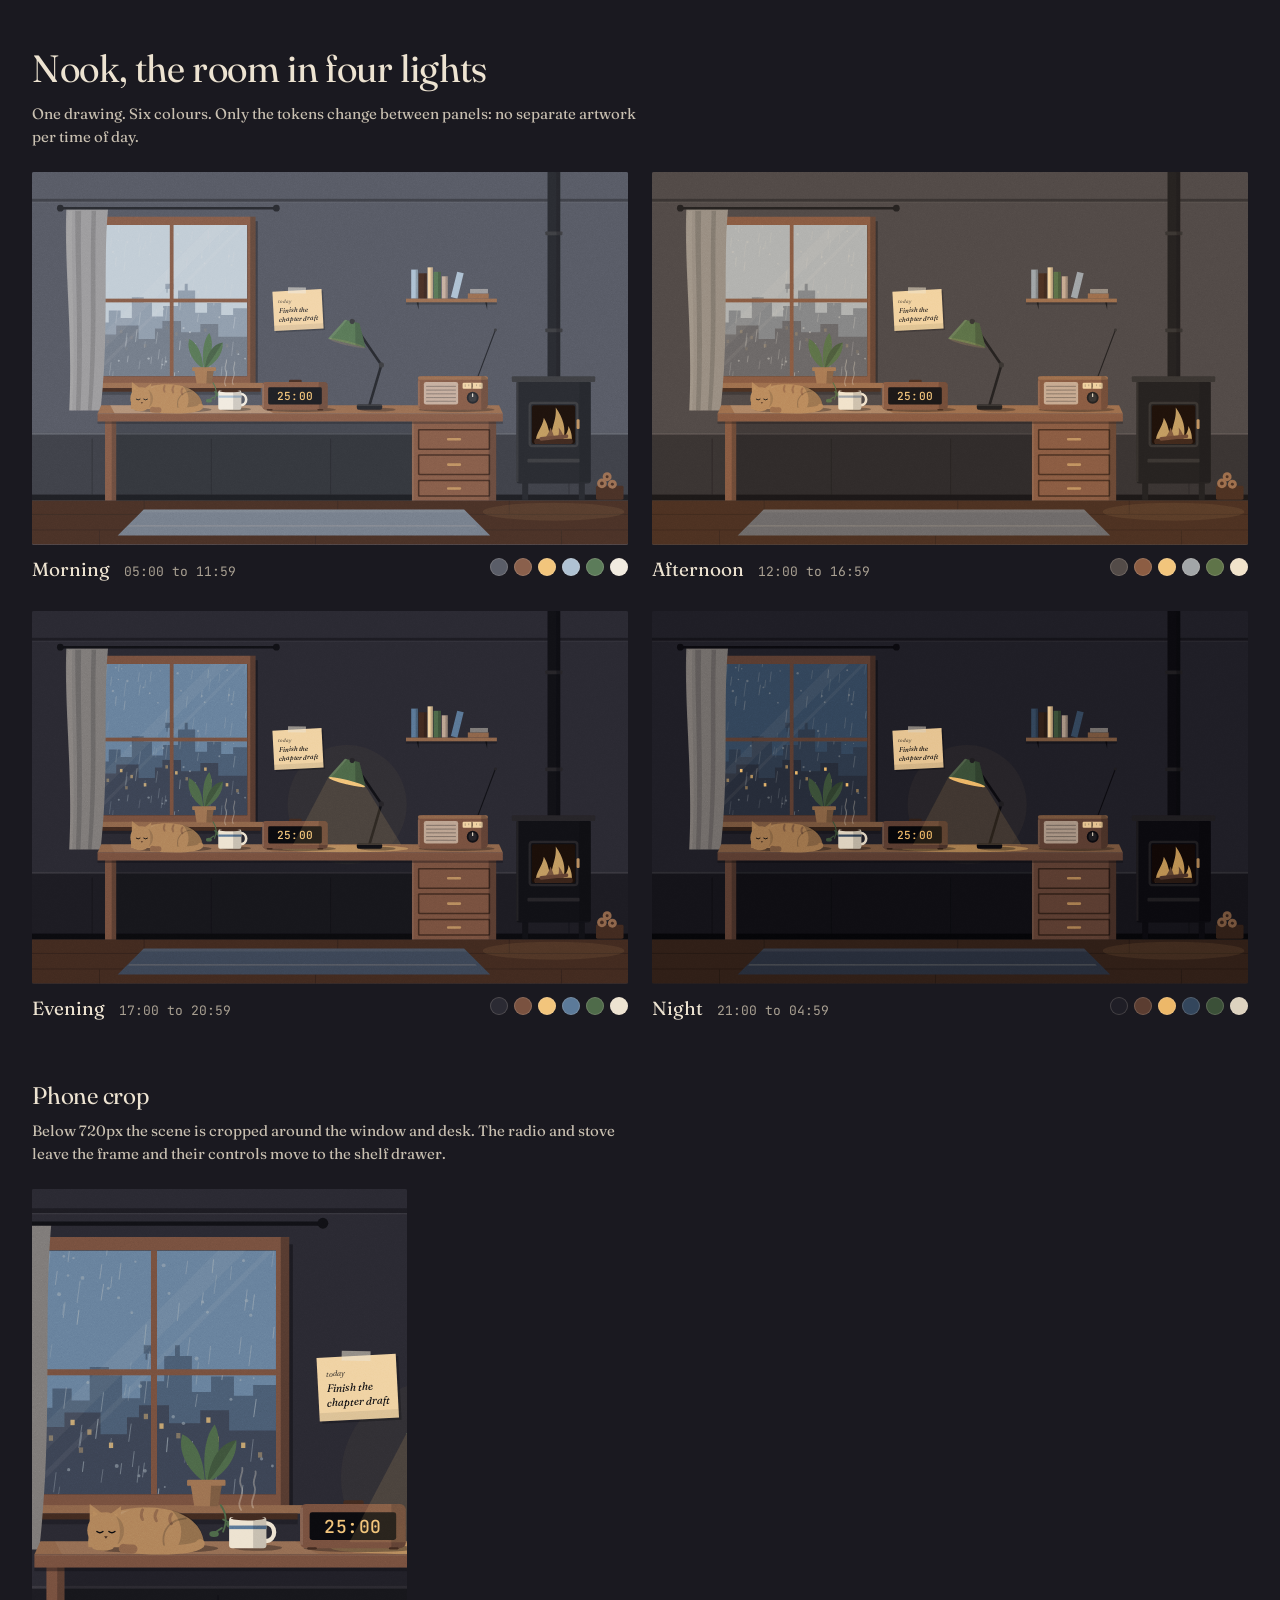
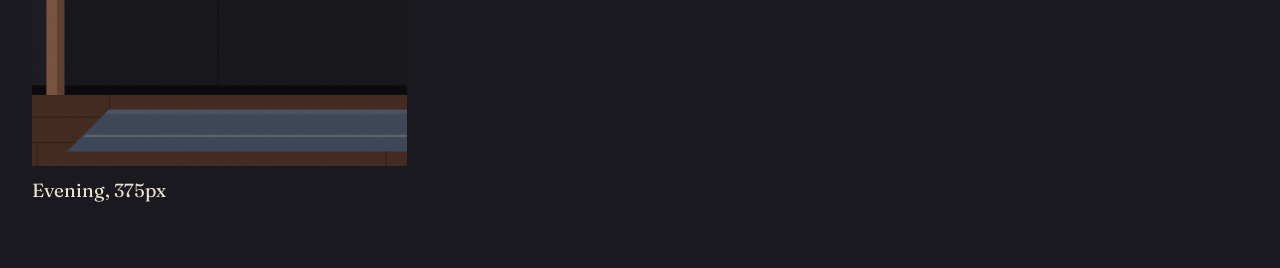
==== commit 8e15c272: "Phase 2: room scene, responsive layout and object buttons - index.html with the final SVG scene and " ====
--- a/docs/room-preview.html
+++ b/docs/room-preview.html
@@ -7,6 +7,7 @@
   <title>Nook room preview</title>
   <link rel="icon" href="data:,">
   <link rel="stylesheet" href="../css/tokens.css">
+  <link rel="stylesheet" href="../css/room.css">
   <link rel="stylesheet" href="preview.css">
   <script type="module" src="preview.js"></script>
 </head>
@@ -51,7 +52,7 @@
     <h2>Phone crop</h2>
     <p>Below 720px the scene is cropped around the window and desk. The radio and stove leave the frame and their controls move to the shelf drawer.</p>
     <figure class="panel panel--phone" data-time="evening">
-      <div class="frame" data-scene data-viewbox="150 70 800 800"></div>
+      <div class="frame" data-scene data-viewbox="172 40 624 960"></div>
       <figcaption><span class="when">Evening, 375px</span></figcaption>
     </figure>
   </section>
@@ -248,7 +249,7 @@
         <path class="f-ink" opacity=".08" d="M648 410h132v14H648z"/>
         <rect class="f-paper" x="690" y="310" width="48" height="16" opacity=".55" transform="rotate(4 714 318)"/>
         <text class="note-label" x="662" y="350">today</text>
-        <text class="note-text" x="662" y="376">Finish the</text>
+        <text class="note-text" id="note-line-1" x="662" y="376">Finish the</text>
         <text class="note-text" x="662" y="400">chapter draft</text>
       </g>
 
@@ -279,7 +280,7 @@
       </g>
 
       <!-- ===== Wood stove: crackle ===== -->
-      <g id="stove">
+      <g id="stove" class="stove-group">
         <ellipse class="fire-floor" cx="1400" cy="912" rx="190" ry="24"/>
         <rect class="f-iron" x="1384" y="0" width="34" height="552"/>
         <rect class="f-iron-lit" x="1378" y="160" width="46" height="10" rx="2"/>
@@ -401,12 +402,12 @@
         <rect class="f-paper" x="1036" y="560" width="5" height="70" opacity=".1"/>
         <rect class="f-grille" x="1052" y="564" width="92" height="60" rx="6"/>
         <g class="f-ink" opacity=".3"><rect x="1058" y="574" width="80" height="3"/><rect x="1058" y="584" width="80" height="3"/><rect x="1058" y="594" width="80" height="3"/><rect x="1058" y="604" width="80" height="3"/><rect x="1058" y="614" width="80" height="3"/></g>
-        <rect class="f-note" x="1156" y="566" width="54" height="16" rx="3"/>
+        <rect class="f-note radio-dial" x="1156" y="566" width="54" height="16" rx="3"/>
         <g class="f-ink" opacity=".45"><rect x="1162" y="570" width="1.5" height="7"/><rect x="1172" y="570" width="1.5" height="5"/><rect x="1182" y="570" width="1.5" height="7"/><rect x="1192" y="570" width="1.5" height="5"/><rect x="1202" y="570" width="1.5" height="7"/></g>
-        <rect class="f-wood-dark" x="1180" y="566" width="2.5" height="16"/>
+        <rect class="f-wood-dark radio-needle" x="1180" y="566" width="2.5" height="16"/>
         <circle class="f-iron" cx="1183" cy="606" r="16"/>
         <circle class="f-iron-lit" cx="1183" cy="606" r="11"/>
-        <rect class="f-paper" x="1182" y="594" width="3" height="10" rx="1.5" transform="rotate(-40 1183 606)"/>
+        <g class="radio-knob"><rect class="f-paper" x="1181.5" y="594" width="3" height="10" rx="1.5"/></g>
         <path class="f-ink" opacity=".2" d="M1206 548h4a14 14 0 0 1 14 14v62a14 14 0 0 1-14 14h-4z"/>
       </g>
 
--- a/css/room.css
+++ b/css/room.css
@@ -0,0 +1,132 @@
+/* ==========================================================================
+   Nook — the room (SVG scene)
+   Shared by index.html and docs/room-preview.html. No id selectors here:
+   the preview repeats the scene, so objects are styled by class/attribute.
+   ========================================================================== */
+
+.room { display: block; width: 100%; height: 100%; }
+
+/* --- Fills ---------------------------------------------------------------
+   Each class exposes its colour as --c, so a stroked shape (fill="none")
+   reuses the same class for its stroke. */
+.f-wall      { --c: var(--wall); }
+.f-wall-deep { --c: var(--wall-deep); }
+.f-wall-lit  { --c: var(--wall-lit); }
+.f-ink       { --c: var(--ink); }
+.f-iron      { --c: var(--iron); }
+.f-iron-lit  { --c: var(--iron-lit); }
+.f-wood      { --c: var(--wood); }
+.f-wood-dark { --c: var(--wood-dark); }
+.f-wood-lit  { --c: var(--wood-lit); }
+.f-brass     { --c: var(--brass); }
+.f-lamp      { --c: var(--lamp); }
+.f-rain      { --c: var(--rain); }
+.f-plant     { --c: var(--plant); }
+.f-paper     { --c: var(--paper); }
+.f-fur       { --c: var(--fur); }
+.f-note      { --c: var(--note); }
+.f-curtain   { --c: var(--curtain); }
+.f-rug       { --c: var(--rug); }
+.f-grille    { --c: var(--grille); }
+.f-pot       { --c: var(--pot); }
+.f-sky       { --c: var(--sky); }
+.f-city-far  { --c: var(--city-far); }
+.f-city      { --c: var(--city); }
+.f-ember     { --c: var(--ember); }
+
+[class*="f-"] { fill: var(--c); }
+[class*="f-"][fill="none"] { fill: none; stroke: var(--c); }
+
+/* --- Window -------------------------------------------------------------- */
+.city-lights { opacity: var(--city-lights); transition: opacity var(--dur-slow) var(--ease-out); }
+.streak      { stroke: var(--streak); stroke-linecap: round; }
+.drops       { fill: var(--streak); opacity: 0.55; }
+.glass-sheen { opacity: 0.05; }
+
+/* --- Light: flat shapes at low opacity, scaled by tokens ----------------- */
+.daylight  { fill: var(--paper); opacity: calc(var(--daylight) * 0.5); }
+.lamp-halo { fill: var(--lamp);  opacity: calc(var(--lamp-on) * 0.035); }
+.lamp-cone { fill: var(--lamp);  opacity: calc(var(--lamp-on) * 0.13); }
+.lamp-pool { fill: var(--lamp);  opacity: calc(var(--lamp-on) * 0.4); }
+.bulb      { fill: var(--lamp);  opacity: calc(0.15 + var(--lamp-on) * 0.85); }
+
+/* The lamp warms up: bulb first, then the light it throws. */
+.bulb { transition: opacity var(--dur-quick) var(--ease-out); }
+.lamp-halo, .lamp-cone, .lamp-pool {
+  transition: opacity var(--dur-slow) var(--ease-out) 120ms;
+}
+
+/* --- Stove: --fire follows the crackle volume ---------------------------- */
+.fire       { opacity: calc(0.25 + var(--fire) * 0.75); transition: opacity var(--dur-slow) var(--ease-out); }
+.fire-floor { fill: var(--lamp); opacity: calc(var(--fire) * 0.12); transition: opacity var(--dur-slow) var(--ease-out); }
+
+/* --- Mug ----------------------------------------------------------------- */
+.steam { stroke: var(--paper); opacity: 0.32; transition: opacity var(--dur-slow) var(--ease-out); }
+
+/* --- Type inside the scene ----------------------------------------------- */
+.clock-digits {
+  font-family: var(--font-mono);
+  font-weight: 500;
+  font-size: 30px;
+  letter-spacing: 0.02em;
+  fill: var(--lamp);
+}
+.note-label {
+  font-family: var(--font-serif);
+  font-style: italic;
+  font-size: 13px;
+  fill: var(--ink);
+  opacity: 0.7;
+}
+.note-text {
+  font-family: var(--font-serif);
+  font-style: italic;
+  font-variation-settings: "opsz" 18;
+  font-size: 18px;
+  fill: var(--ink);
+}
+.note-text--small { font-size: 15px; }
+.note-text--empty { opacity: 0.5; }
+
+.grain { opacity: 0.14; mix-blend-mode: overlay; pointer-events: none; }
+
+/* ==========================================================================
+   Object states (set by js/room.js on the object's <g>)
+   data-on="false"  the sound is off      --vol  0–1 volume
+   data-hover       pointer or focus is on the object's button
+   With no data-on (the preview), objects show their "on" look.
+   ========================================================================== */
+
+.rain-tier { transition: opacity var(--dur-slow) var(--ease-out); }
+[data-on="true"] .rain-tier[data-tier="2"] { opacity: clamp(0, (var(--vol, 1) - 0.15) * 3, 1); }
+[data-on="true"] .rain-tier[data-tier="3"] { opacity: clamp(0, (var(--vol, 1) - 0.5) * 3, 1); }
+[data-on="false"] .rain-tier[data-tier="2"],
+[data-on="false"] .rain-tier[data-tier="3"] { opacity: 0; }
+
+[data-on="false"] .steam { opacity: 0; }
+[data-on="true"]  .steam { opacity: calc(0.12 + var(--vol, 1) * 0.28); }
+
+[data-on="false"].stove-group { --fire: 0.1; }
+[data-on="true"].stove-group  { --fire: calc(0.3 + var(--vol, 1) * 0.7); }
+
+.radio-dial { transition: fill var(--dur-calm) var(--ease-out); }
+[data-on="true"] .radio-dial { fill: var(--lamp); }
+.radio-needle, .radio-knob {
+  transform-box: view-box;
+  transition: transform var(--dur-calm) var(--ease-out);
+}
+.radio-needle { transform: translateX(calc((var(--vol, 0.5) - 0.5) * 44px)); }
+.radio-knob {
+  transform-origin: 1183px 606px;
+  transform: rotate(calc(-130deg + var(--vol, 0.5) * 260deg));
+}
+
+/* Hover/focus: the object catches a little more light. */
+.room [data-hover] { filter: brightness(1.12); }
+.room g[id], .room [data-object] { transition: filter var(--dur-quick) var(--ease-out); }
+
+/* Reduced motion: opacity fades stay (they are light, not movement);
+   anything that travels or turns snaps into place. */
+@media (prefers-reduced-motion: reduce) {
+  .radio-needle, .radio-knob { transition: none; }
+}
--- a/docs/preview.css
+++ b/docs/preview.css
@@ -1,4 +1,4 @@
-/* Preview-only page chrome. Scene styling below is what Phase 2 lifts into css/room.css. */
+/* Preview-only page chrome. The scene itself is styled by css/room.css. */
 
 *, *::before, *::after { box-sizing: border-box; }
 
@@ -43,7 +43,7 @@
 }
 
 .panel--phone { max-width: 375px; }
-.panel--phone .frame { aspect-ratio: 1; }
+.panel--phone .frame { aspect-ratio: 624 / 960; }
 
 figcaption {
   display: flex;
@@ -76,81 +76,4 @@
   .panel--phone { max-width: none; }
 }
 
-/* =====================  Scene  ===================== */
-
 .room { display: block; width: 100%; height: 100%; }
-
-/* Each fill class also exposes its colour as --c, so a stroked shape
-   (fill="none") can reuse the same class for its stroke. */
-.f-wall      { --c: var(--wall); }
-.f-wall-deep { --c: var(--wall-deep); }
-.f-wall-lit  { --c: var(--wall-lit); }
-.f-ink       { --c: var(--ink); }
-.f-iron      { --c: var(--iron); }
-.f-iron-lit  { --c: var(--iron-lit); }
-.f-wood      { --c: var(--wood); }
-.f-wood-dark { --c: var(--wood-dark); }
-.f-wood-lit  { --c: var(--wood-lit); }
-.f-brass     { --c: var(--brass); }
-.f-lamp      { --c: var(--lamp); }
-.f-rain      { --c: var(--rain); }
-.f-plant     { --c: var(--plant); }
-.f-paper     { --c: var(--paper); }
-.f-fur       { --c: var(--fur); }
-.f-note      { --c: var(--note); }
-.f-curtain   { --c: var(--curtain); }
-.f-rug       { --c: var(--rug); }
-.f-grille    { --c: var(--grille); }
-.f-pot       { --c: var(--pot); }
-.f-sky       { --c: var(--sky); }
-.f-city-far  { --c: var(--city-far); }
-.f-city      { --c: var(--city); }
-.f-ember     { --c: var(--ember); }
-
-[class*="f-"] { fill: var(--c); }
-[class*="f-"][fill="none"] { fill: none; stroke: var(--c); }
-
-/* Window */
-.city-lights { opacity: var(--city-lights); }
-.streak      { stroke: var(--streak); stroke-linecap: round; }
-.drops       { fill: var(--streak); opacity: 0.55; }
-.glass-sheen { opacity: 0.05; }
-
-/* Light. Flat shapes at low opacity, scaled by the time-of-day tokens. */
-.daylight   { fill: var(--paper); opacity: calc(var(--daylight) * 0.5); }
-.lamp-halo  { fill: var(--lamp);  opacity: calc(var(--lamp-on) * 0.035); }
-.lamp-cone  { fill: var(--lamp);  opacity: calc(var(--lamp-on) * 0.13); }
-.lamp-pool  { fill: var(--lamp);  opacity: calc(var(--lamp-on) * 0.4); }
-.bulb       { fill: var(--lamp);  opacity: calc(0.15 + var(--lamp-on) * 0.85); }
-
-/* Stove: in the app --fire follows the crackle volume */
-.fire       { opacity: calc(0.25 + var(--fire) * 0.75); }
-.fire-floor { fill: var(--lamp); opacity: calc(var(--fire) * 0.12); }
-
-/* Mug */
-.steam { stroke: var(--paper); opacity: 0.32; }
-
-/* Type inside the scene */
-.clock-digits {
-  font-family: var(--font-mono);
-  font-weight: 500;
-  font-size: 30px;
-  letter-spacing: 0.02em;
-  fill: var(--lamp);
-}
-.note-label {
-  font-family: var(--font-serif);
-  font-style: italic;
-  font-size: 13px;
-  fill: var(--ink);
-  opacity: 0.7;
-}
-.note-text {
-  font-family: var(--font-serif);
-  font-style: italic;
-  font-variation-settings: "opsz" 18;
-  font-size: 18px;
-  fill: var(--ink);
-}
-
-.grain { opacity: 0.14; mix-blend-mode: overlay; pointer-events: none; }
